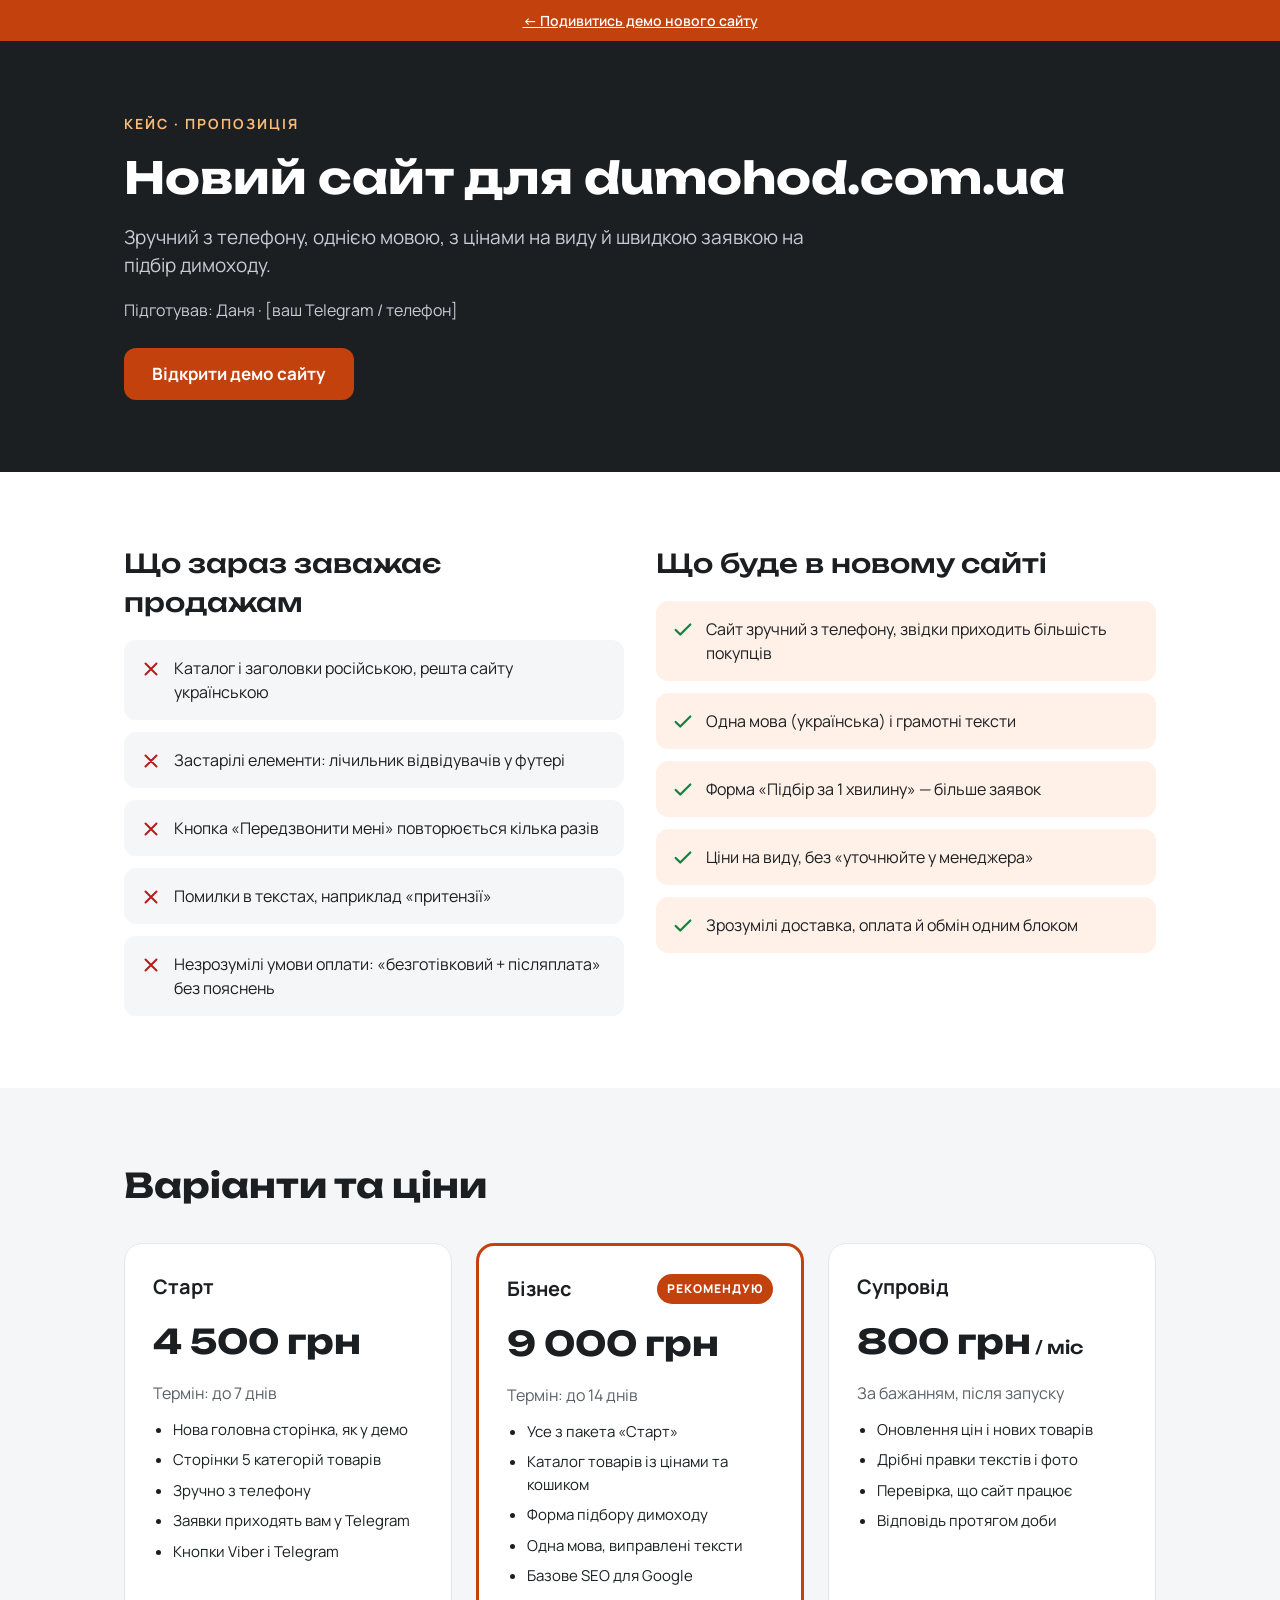
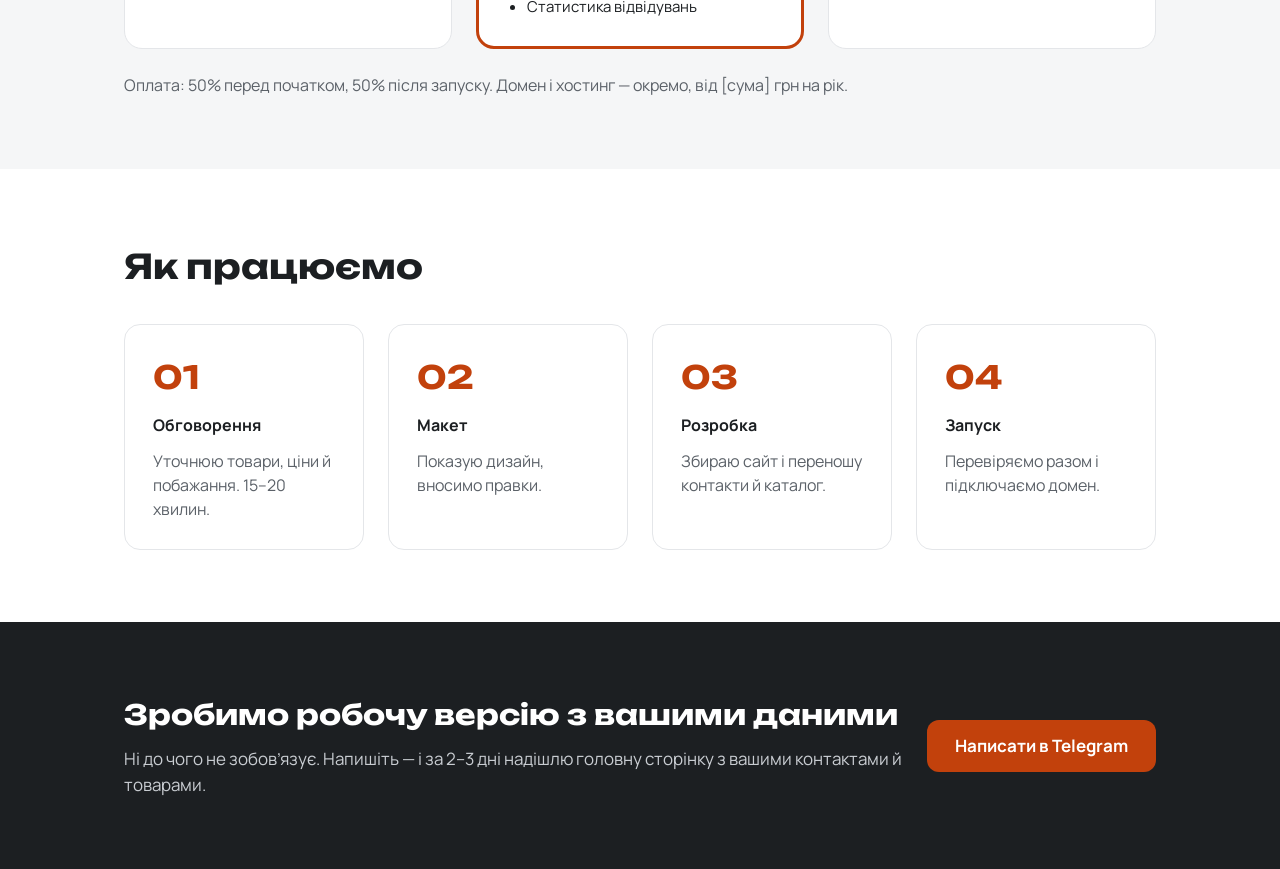
==== offer.html @ e6c03dbc "Демо-сайт Dumohod і сторінка пропозиції для Render Co-Authored-By: Claude Opus 5.5 <noreply@anthropi" ====
<!doctype html>
<html lang="uk">
<head>
<meta charset="utf-8">
<meta name="viewport" content="width=device-width, initial-scale=1">
<title>Пропозиція: новий сайт для dumohod.com.ua</title>
<link rel="preconnect" href="https://fonts.googleapis.com">
<link href="https://fonts.googleapis.com/css2?family=Manrope:wght@400;500;600;700;800&family=Unbounded:wght@500;700&display=swap" rel="stylesheet">
<link rel="stylesheet" href="style.css">
</head>
<body>

<div class="demo-bar"><a href="index.html">← Подивитись демо нового сайту</a></div>

<section class="dark">
  <div class="wrap narrow offer-hero">
    <p class="eyebrow">Кейс · пропозиція</p>
    <h1>Новий сайт для dumohod.com.ua</h1>
    <p class="muted" style="font-size:19px;max-width:720px">Зручний з телефону, однією мовою, з цінами на виду й швидкою заявкою на підбір димоходу.</p>
    <p class="muted">Підготував: Даня · [ваш Telegram / телефон]</p>
    <div class="actions"><a class="btn" href="index.html">Відкрити демо сайту</a></div>
  </div>
</section>

<section>
  <div class="wrap narrow two">
    <div class="list">
      <h2>Що зараз заважає продажам</h2>
      <div class="li"><svg width="22" height="22" viewBox="0 0 24 24" fill="none" stroke="#B91C1C" stroke-width="2.2" stroke-linecap="round" aria-hidden="true"><path d="M18 6L6 18M6 6l12 12"/></svg><span>Каталог і заголовки російською, решта сайту українською</span></div>
      <div class="li"><svg width="22" height="22" viewBox="0 0 24 24" fill="none" stroke="#B91C1C" stroke-width="2.2" stroke-linecap="round" aria-hidden="true"><path d="M18 6L6 18M6 6l12 12"/></svg><span>Застарілі елементи: лічильник відвідувачів у футері</span></div>
      <div class="li"><svg width="22" height="22" viewBox="0 0 24 24" fill="none" stroke="#B91C1C" stroke-width="2.2" stroke-linecap="round" aria-hidden="true"><path d="M18 6L6 18M6 6l12 12"/></svg><span>Кнопка «Передзвонити мені» повторюється кілька разів</span></div>
      <div class="li"><svg width="22" height="22" viewBox="0 0 24 24" fill="none" stroke="#B91C1C" stroke-width="2.2" stroke-linecap="round" aria-hidden="true"><path d="M18 6L6 18M6 6l12 12"/></svg><span>Помилки в текстах, наприклад «притензії»</span></div>
      <div class="li"><svg width="22" height="22" viewBox="0 0 24 24" fill="none" stroke="#B91C1C" stroke-width="2.2" stroke-linecap="round" aria-hidden="true"><path d="M18 6L6 18M6 6l12 12"/></svg><span>Незрозумілі умови оплати: «безготівковий + післяплата» без пояснень</span></div>
    </div>
    <div class="list">
      <h2>Що буде в новому сайті</h2>
      <div class="li good"><svg width="22" height="22" viewBox="0 0 24 24" fill="none" stroke="#15803D" stroke-width="2.4" stroke-linecap="round" stroke-linejoin="round" aria-hidden="true"><path d="M20 6L9 17l-5-5"/></svg><span>Сайт зручний з телефону, звідки приходить більшість покупців</span></div>
      <div class="li good"><svg width="22" height="22" viewBox="0 0 24 24" fill="none" stroke="#15803D" stroke-width="2.4" stroke-linecap="round" stroke-linejoin="round" aria-hidden="true"><path d="M20 6L9 17l-5-5"/></svg><span>Одна мова (українська) і грамотні тексти</span></div>
      <div class="li good"><svg width="22" height="22" viewBox="0 0 24 24" fill="none" stroke="#15803D" stroke-width="2.4" stroke-linecap="round" stroke-linejoin="round" aria-hidden="true"><path d="M20 6L9 17l-5-5"/></svg><span>Форма «Підбір за 1 хвилину» — більше заявок</span></div>
      <div class="li good"><svg width="22" height="22" viewBox="0 0 24 24" fill="none" stroke="#15803D" stroke-width="2.4" stroke-linecap="round" stroke-linejoin="round" aria-hidden="true"><path d="M20 6L9 17l-5-5"/></svg><span>Ціни на виду, без «уточнюйте у менеджера»</span></div>
      <div class="li good"><svg width="22" height="22" viewBox="0 0 24 24" fill="none" stroke="#15803D" stroke-width="2.4" stroke-linecap="round" stroke-linejoin="round" aria-hidden="true"><path d="M20 6L9 17l-5-5"/></svg><span>Зрозумілі доставка, оплата й обмін одним блоком</span></div>
    </div>
  </div>
</section>

<section class="soft">
  <div class="wrap narrow">
    <h2 class="big">Варіанти та ціни</h2>
    <div class="plans">
      <div class="plan">
        <strong>Старт</strong>
        <span class="price">4 500 грн</span>
        <span class="muted">Термін: до 7 днів</span>
        <ul>
          <li>Нова головна сторінка, як у демо</li>
          <li>Сторінки 5 категорій товарів</li>
          <li>Зручно з телефону</li>
          <li>Заявки приходять вам у Telegram</li>
          <li>Кнопки Viber і Telegram</li>
        </ul>
      </div>
      <div class="plan best">
        <div class="top"><strong>Бізнес</strong><span class="badge">Рекомендую</span></div>
        <span class="price">9 000 грн</span>
        <span class="muted">Термін: до 14 днів</span>
        <ul>
          <li>Усе з пакета «Старт»</li>
          <li>Каталог товарів із цінами та кошиком</li>
          <li>Форма підбору димоходу</li>
          <li>Одна мова, виправлені тексти</li>
          <li>Базове SEO для Google</li>
          <li>Статистика відвідувань</li>
        </ul>
      </div>
      <div class="plan">
        <strong>Супровід</strong>
        <span class="price">800 грн<small> / міс</small></span>
        <span class="muted">За бажанням, після запуску</span>
        <ul>
          <li>Оновлення цін і нових товарів</li>
          <li>Дрібні правки текстів і фото</li>
          <li>Перевірка, що сайт працює</li>
          <li>Відповідь протягом доби</li>
        </ul>
      </div>
    </div>
    <p class="muted" style="margin-top:24px">Оплата: 50% перед початком, 50% після запуску. Домен і хостинг — окремо, від [сума] грн на рік.</p>
  </div>
</section>

<section>
  <div class="wrap narrow">
    <h2 class="big">Як працюємо</h2>
    <div class="grid" style="grid-template-columns:repeat(auto-fit,minmax(220px,1fr))">
      <div class="step"><span class="num">01</span><strong>Обговорення</strong><span class="muted">Уточнюю товари, ціни й побажання. 15–20 хвилин.</span></div>
      <div class="step"><span class="num">02</span><strong>Макет</strong><span class="muted">Показую дизайн, вносимо правки.</span></div>
      <div class="step"><span class="num">03</span><strong>Розробка</strong><span class="muted">Збираю сайт і переношу контакти й каталог.</span></div>
      <div class="step"><span class="num">04</span><strong>Запуск</strong><span class="muted">Перевіряємо разом і підключаємо домен.</span></div>
    </div>
  </div>
</section>

<section class="dark">
  <div class="wrap narrow cta">
    <div>
      <h2>Зробимо робочу версію з вашими даними</h2>
      <p class="muted" style="font-size:17px">Ні до чого не зобов’язує. Напишіть — і за 2–3 дні надішлю головну сторінку з вашими контактами й товарами.</p>
    </div>
    <a class="btn" href="#">Написати в Telegram</a>
  </div>
</section>

</body>
</html>
---- style.css ----
:root{
  --dark:#1C1F22; --dark2:#26292D; --text:#1C1F22; --muted:#5B6168;
  --line:#E4E6E9; --soft:#F5F6F7; --accent:#C2410C; --accent-h:#9A3412;
  --accent-soft:#FFF1E8; --light-on-dark:#C9CDD2; --peach:#FDBA74;
}
*{box-sizing:border-box}
html{scroll-behavior:smooth}
body{margin:0;font-family:Manrope,system-ui,sans-serif;color:var(--text);background:#fff;line-height:1.5}
h1,h2,h3,.logo,.num,.price{font-family:Unbounded,sans-serif}
h1,h2,h3,p{margin:0}
a{color:var(--accent)} a:hover{color:var(--accent-h)}
.wrap{max-width:1200px;margin:0 auto;padding:0 24px}
.narrow{max-width:1080px}
section{padding:72px 0}
.soft{background:var(--soft)}
.dark{background:var(--dark);color:#fff}
.dark2{background:var(--dark2);color:#fff}
.muted{color:var(--muted)}
.dark .muted,.dark2 .muted{color:var(--light-on-dark)}
.eyebrow{font-size:14px;font-weight:700;letter-spacing:2px;text-transform:uppercase;color:var(--peach)}
.btn{display:inline-flex;align-items:center;justify-content:center;min-height:52px;padding:0 28px;border-radius:12px;background:var(--accent);color:#fff;font-weight:700;font-size:17px;text-decoration:none;border:0;font-family:inherit;cursor:pointer}
.btn:hover{background:var(--accent-h);color:#fff}
.btn.ghost{background:transparent;border:2px solid var(--muted);color:#fff}
.btn.ghost:hover{border-color:#fff}
.btn.sm{min-height:44px;padding:0 18px;font-size:15px;border-radius:10px}

/* demo banner */
.demo-bar{background:var(--accent);color:#fff;text-align:center;font-size:14px;font-weight:600;padding:10px 16px}
.demo-bar a{color:#fff;text-decoration:underline}

/* header */
header .wrap{display:flex;flex-wrap:wrap;align-items:center;justify-content:space-between;gap:16px;padding-top:16px;padding-bottom:16px}
.logo{display:flex;align-items:center;gap:10px;color:#fff;text-decoration:none;font-weight:700;font-size:20px}
.logo:hover{color:#fff}
nav{display:flex;flex-wrap:wrap;gap:24px;font-weight:600;font-size:15px}
nav a{color:#E4E6E9;text-decoration:none} nav a:hover{color:#fff}

/* hero */
.hero{display:flex;flex-wrap:wrap;gap:48px;align-items:center}
.hero-text{flex:999 1 520px;min-width:0;display:flex;flex-direction:column;gap:20px}
.hero h1{font-size:clamp(32px,5vw,48px);line-height:1.15}
.hero .lead{font-size:19px;line-height:1.6;color:var(--light-on-dark);max-width:560px}
.actions{display:flex;flex-wrap:wrap;gap:12px;padding-top:8px}

/* form */
.pick{flex:1 1 340px;min-width:0;background:#fff;color:var(--text);border-radius:16px;padding:28px;display:flex;flex-direction:column;gap:16px}
.pick h2{font-weight:500;font-size:22px}
.pick label{display:flex;flex-direction:column;gap:6px;font-size:14px;font-weight:600}
.pick input,.pick select{min-height:44px;border:1px solid var(--light-on-dark);border-radius:10px;padding:0 12px;font:inherit;font-weight:500;background:#fff}
.pick .ok{display:none;background:#ECFDF3;color:#166534;border-radius:10px;padding:14px;font-weight:600}
.pick.sent .ok{display:block}

/* grids & cards */
.grid{display:grid;gap:24px;grid-template-columns:repeat(auto-fit,minmax(260px,1fr))}
.perks{grid-template-columns:repeat(auto-fit,minmax(220px,1fr))}
.perk{display:flex;gap:14px;align-items:flex-start}
.ico{flex:none;width:44px;height:44px;border-radius:10px;background:var(--accent-soft);color:var(--accent);display:flex;align-items:center;justify-content:center}
.section-head{display:flex;flex-wrap:wrap;justify-content:space-between;align-items:flex-end;gap:16px;margin-bottom:32px}
.section-head h2,h2.big{font-size:34px;font-weight:700}
h2.big{margin-bottom:32px}
.card{display:flex;flex-direction:column;background:#fff;border:1px solid var(--line);border-radius:16px;overflow:hidden;text-decoration:none;color:var(--text);transition:transform .15s,box-shadow .15s}
a.card:hover{transform:translateY(-3px);box-shadow:0 10px 30px rgba(0,0,0,.08);color:var(--text)}
.ph{height:180px;background:repeating-linear-gradient(135deg,#E4E6E9 0 12px,#EEF0F2 12px 24px);display:flex;align-items:center;justify-content:center;font-size:13px;font-weight:600;color:var(--muted)}
.card-body{padding:20px;display:flex;flex-direction:column;gap:8px}
.card-body strong{font-size:18px}
.from{font-weight:800;color:var(--accent);padding-top:4px}
.step{padding:28px;border:1px solid var(--line);border-radius:16px;display:flex;flex-direction:column;gap:12px}
.num{font-weight:700;font-size:32px;color:var(--accent)}
.two{display:flex;flex-wrap:wrap;gap:32px}
.two>*{flex:1 1 360px;min-width:0}
.box{background:#fff;border-radius:16px;padding:32px;display:flex;flex-direction:column;gap:14px}
.box h3{font-weight:500;font-size:24px}

/* footer */
footer .wrap{display:flex;flex-wrap:wrap;gap:40px;justify-content:space-between;padding-top:56px;padding-bottom:56px}
footer .col{display:flex;flex-direction:column;gap:10px}
footer a{color:#fff;text-decoration:none;font-weight:600}
footer a.mail{color:var(--peach)}
.socials{display:flex;gap:12px;flex-wrap:wrap;align-items:flex-start}

/* offer page */
.offer-hero{display:flex;flex-direction:column;gap:18px}
.offer-hero h1{font-size:clamp(30px,5vw,44px);line-height:1.2}
.list{display:flex;flex-direction:column;gap:12px}
.list h2{font-size:26px;font-weight:500;margin-bottom:6px}
.li{display:flex;gap:12px;align-items:flex-start;padding:16px;border-radius:12px;background:var(--soft)}
.li.good{background:var(--accent-soft)}
.li svg{flex:none;margin-top:2px}
.plans{display:grid;gap:24px;grid-template-columns:repeat(auto-fit,minmax(280px,1fr))}
.plan{background:#fff;border:1px solid var(--line);border-radius:18px;padding:28px;display:flex;flex-direction:column;gap:14px}
.plan.best{border:3px solid var(--accent)}
.plan .top{display:flex;justify-content:space-between;align-items:center;gap:8px}
.plan strong{font-size:20px}
.badge{font-size:12px;font-weight:800;letter-spacing:1px;text-transform:uppercase;background:var(--accent);color:#fff;padding:6px 10px;border-radius:999px}
.price{font-size:34px;font-weight:700}
.price small{font-size:18px;font-weight:500}
.plan ul{margin:0;padding-left:20px;display:flex;flex-direction:column;gap:8px;font-size:15px}
.cta{display:flex;flex-wrap:wrap;gap:24px;align-items:center;justify-content:space-between}
.cta>div{flex:999 1 480px;min-width:0;display:flex;flex-direction:column;gap:10px}
.cta h2{font-size:28px}
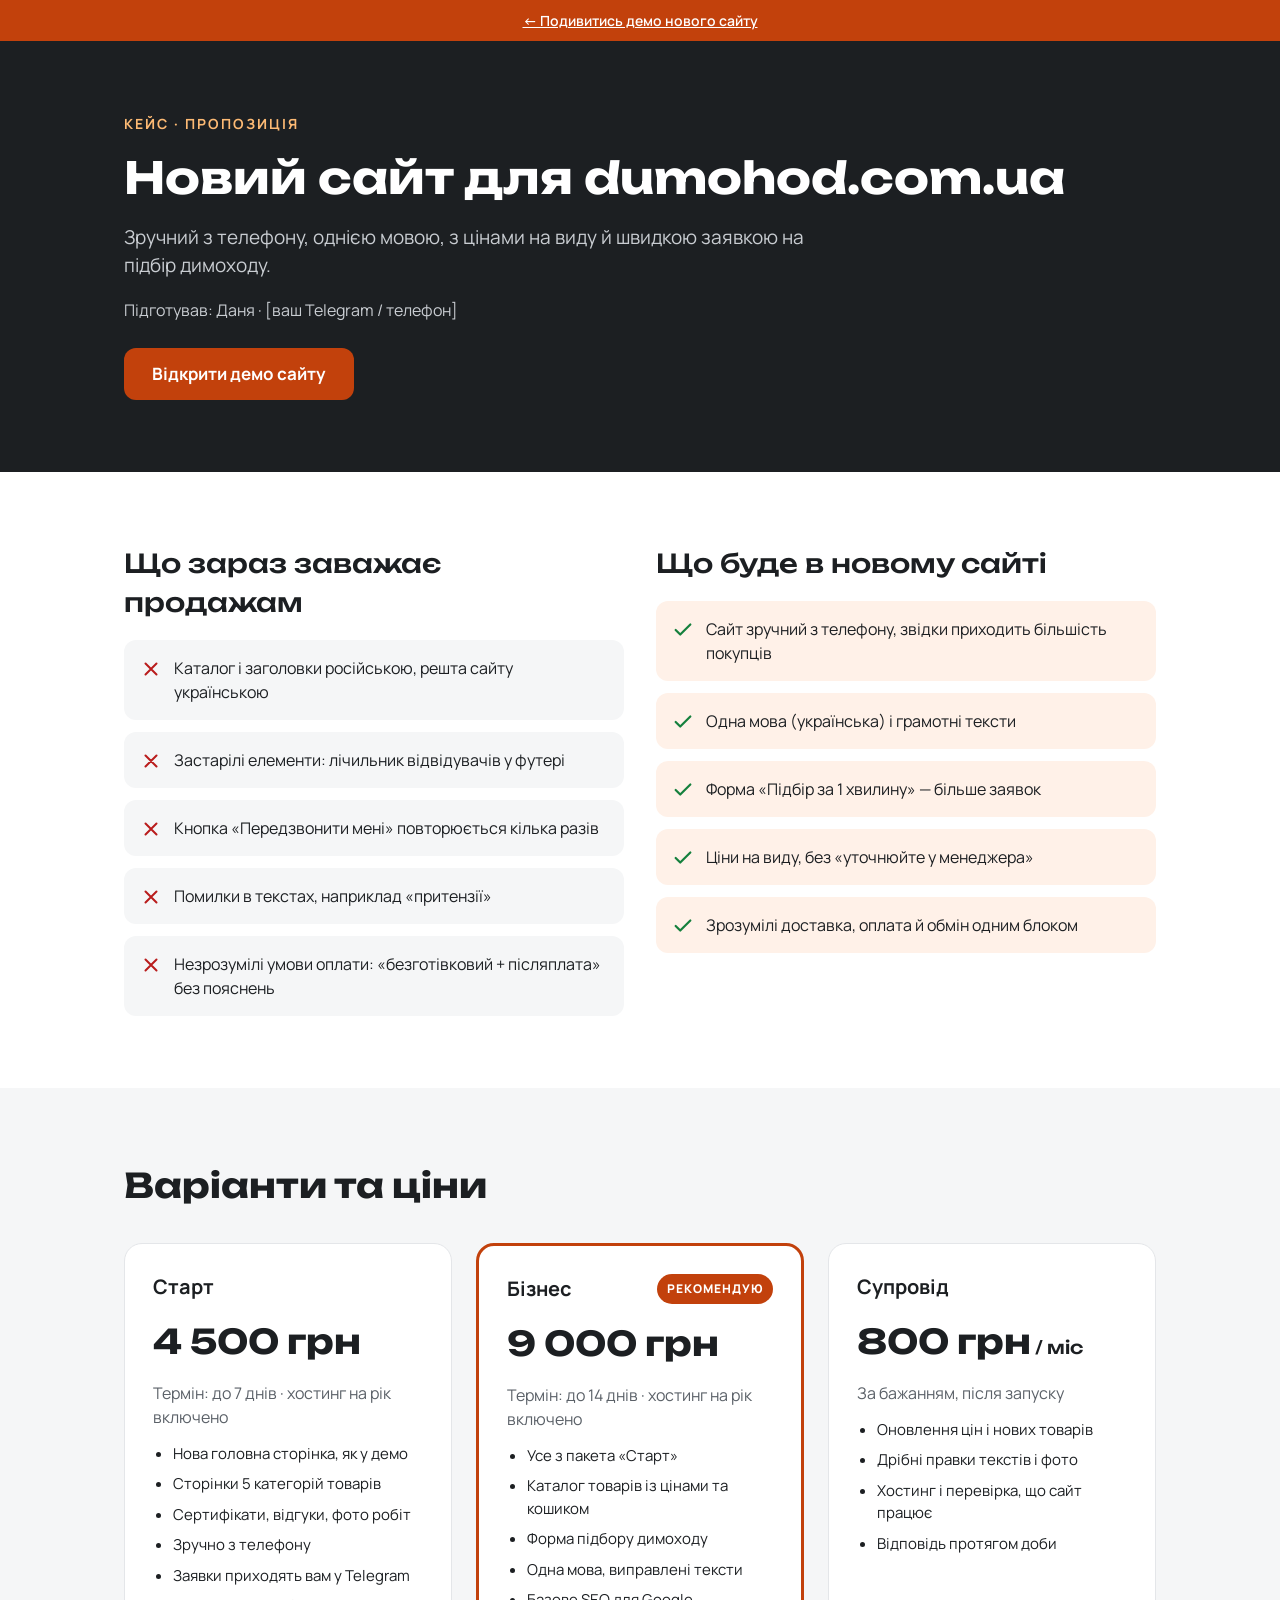
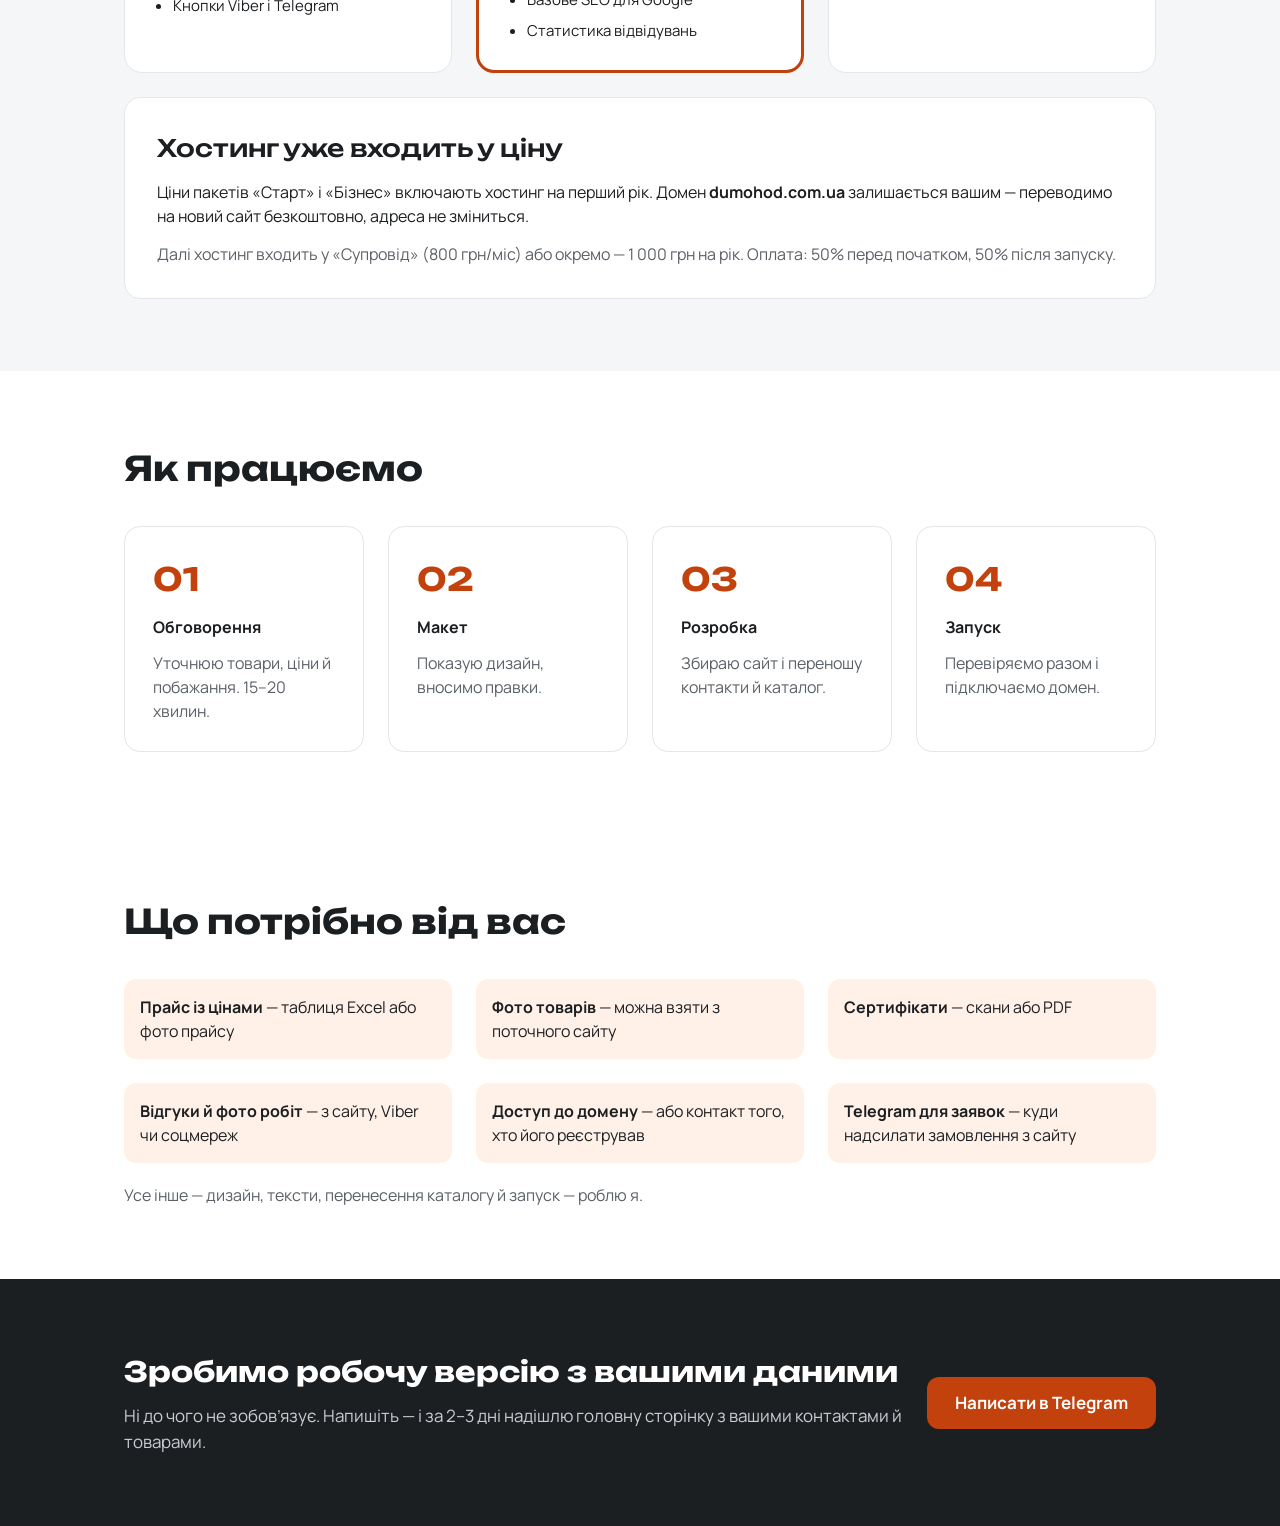
==== commit a2080c3b: "Сертифікати, відгуки, фото робіт; блок «Що потрібно від вас»; ціни з хостингом Co-Authored-By: Claud" ====
--- a/offer.html
+++ b/offer.html
@@ -50,10 +50,11 @@
       <div class="plan">
         <strong>Старт</strong>
         <span class="price">4 500 грн</span>
-        <span class="muted">Термін: до 7 днів</span>
+        <span class="muted">Термін: до 7 днів · хостинг на рік включено</span>
         <ul>
           <li>Нова головна сторінка, як у демо</li>
           <li>Сторінки 5 категорій товарів</li>
+          <li>Сертифікати, відгуки, фото робіт</li>
           <li>Зручно з телефону</li>
           <li>Заявки приходять вам у Telegram</li>
           <li>Кнопки Viber і Telegram</li>
@@ -62,7 +63,7 @@
       <div class="plan best">
         <div class="top"><strong>Бізнес</strong><span class="badge">Рекомендую</span></div>
         <span class="price">9 000 грн</span>
-        <span class="muted">Термін: до 14 днів</span>
+        <span class="muted">Термін: до 14 днів · хостинг на рік включено</span>
         <ul>
           <li>Усе з пакета «Старт»</li>
           <li>Каталог товарів із цінами та кошиком</li>
@@ -79,12 +80,16 @@
         <ul>
           <li>Оновлення цін і нових товарів</li>
           <li>Дрібні правки текстів і фото</li>
-          <li>Перевірка, що сайт працює</li>
+          <li>Хостинг і перевірка, що сайт працює</li>
           <li>Відповідь протягом доби</li>
         </ul>
       </div>
     </div>
-    <p class="muted" style="margin-top:24px">Оплата: 50% перед початком, 50% після запуску. Домен і хостинг — окремо, від [сума] грн на рік.</p>
+    <div class="box" style="margin-top:24px;border:1px solid var(--line)">
+      <h3>Хостинг уже входить у ціну</h3>
+      <p>Ціни пакетів «Старт» і «Бізнес» включають хостинг на перший рік. Домен <strong>dumohod.com.ua</strong> залишається вашим — переводимо на новий сайт безкоштовно, адреса не зміниться.</p>
+      <p class="muted">Далі хостинг входить у «Супровід» (800 грн/міс) або окремо — 1 000 грн на рік. Оплата: 50% перед початком, 50% після запуску.</p>
+    </div>
   </div>
 </section>
 
@@ -100,6 +105,21 @@
   </div>
 </section>
 
+<section>
+  <div class="wrap narrow">
+    <h2 class="big">Що потрібно від вас</h2>
+    <div class="grid" style="grid-template-columns:repeat(auto-fit,minmax(280px,1fr))">
+      <div class="li good"><span><strong>Прайс із цінами</strong> — таблиця Excel або фото прайсу</span></div>
+      <div class="li good"><span><strong>Фото товарів</strong> — можна взяти з поточного сайту</span></div>
+      <div class="li good"><span><strong>Сертифікати</strong> — скани або PDF</span></div>
+      <div class="li good"><span><strong>Відгуки й фото робіт</strong> — з сайту, Viber чи соцмереж</span></div>
+      <div class="li good"><span><strong>Доступ до домену</strong> — або контакт того, хто його реєстрував</span></div>
+      <div class="li good"><span><strong>Telegram для заявок</strong> — куди надсилати замовлення з сайту</span></div>
+    </div>
+    <p class="muted" style="margin-top:20px">Усе інше — дизайн, тексти, перенесення каталогу й запуск — роблю я.</p>
+  </div>
+</section>
+
 <section class="dark">
   <div class="wrap narrow cta">
     <div>
